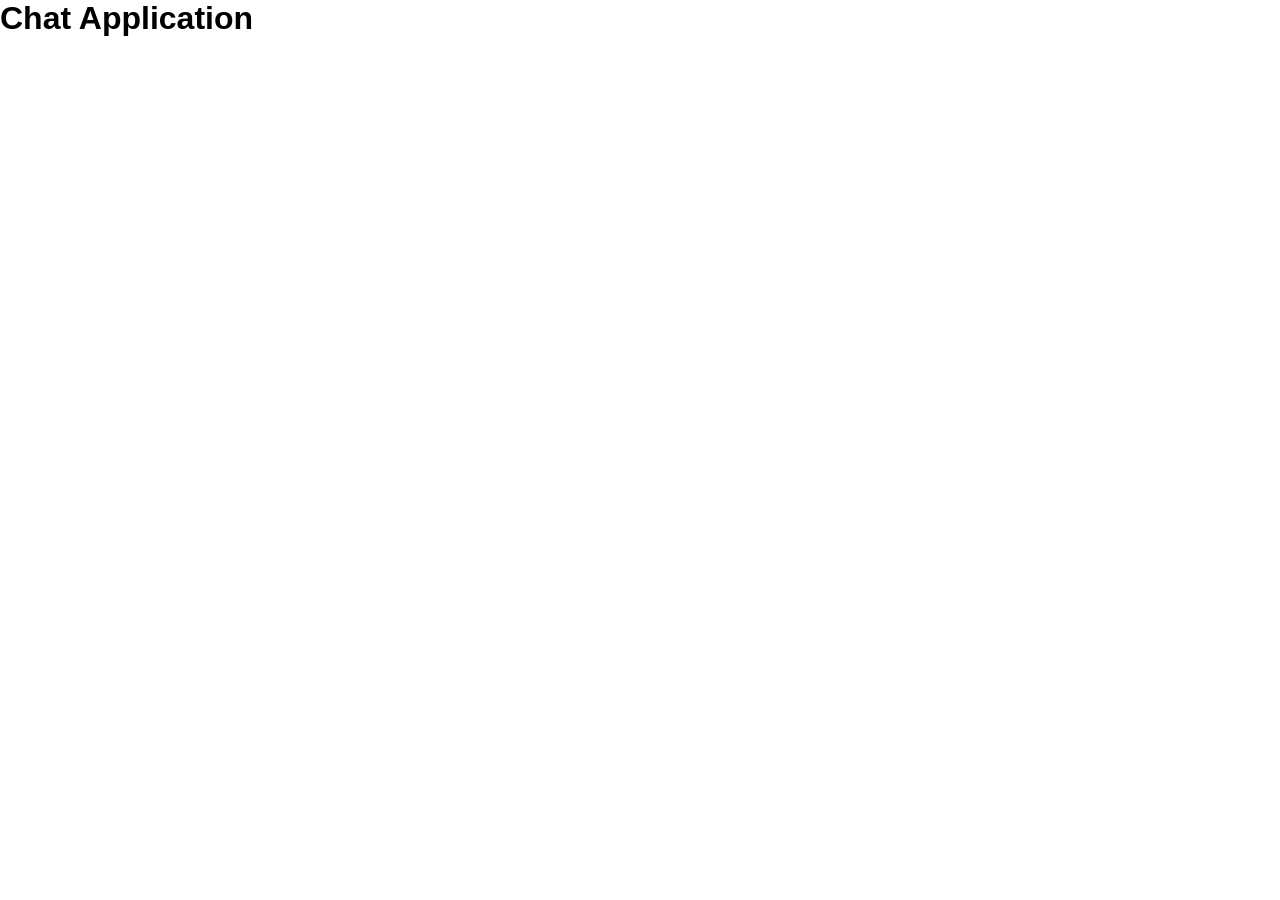
==== Client/index.html @ 044b39b1 "Add client files" ====
<!DOCTYPE html>
<html lang="vi">
<head>
    <meta charset="UTF-8">
    <meta name="viewport" content="width=device-width, initial-scale=1.0">
    <title>Login - Chat Application</title>
    <link rel="stylesheet" href="css/style.css">
</head>
<body>
    <div class="login-container">
        <h1>Chat Application</h1>
        <!-- TODO: Add login form -->
    </div>
    
    <script src="js/app.js"></script>
</body>
</html>
---- Client/css/style.css ----
/* General Styles */
* {
    margin: 0;
    padding: 0;
    box-sizing: border-box;
}

body {
    font-family: Arial, sans-serif;
    /* TODO: Add your styles */
}

/* TODO: Add more CSS */
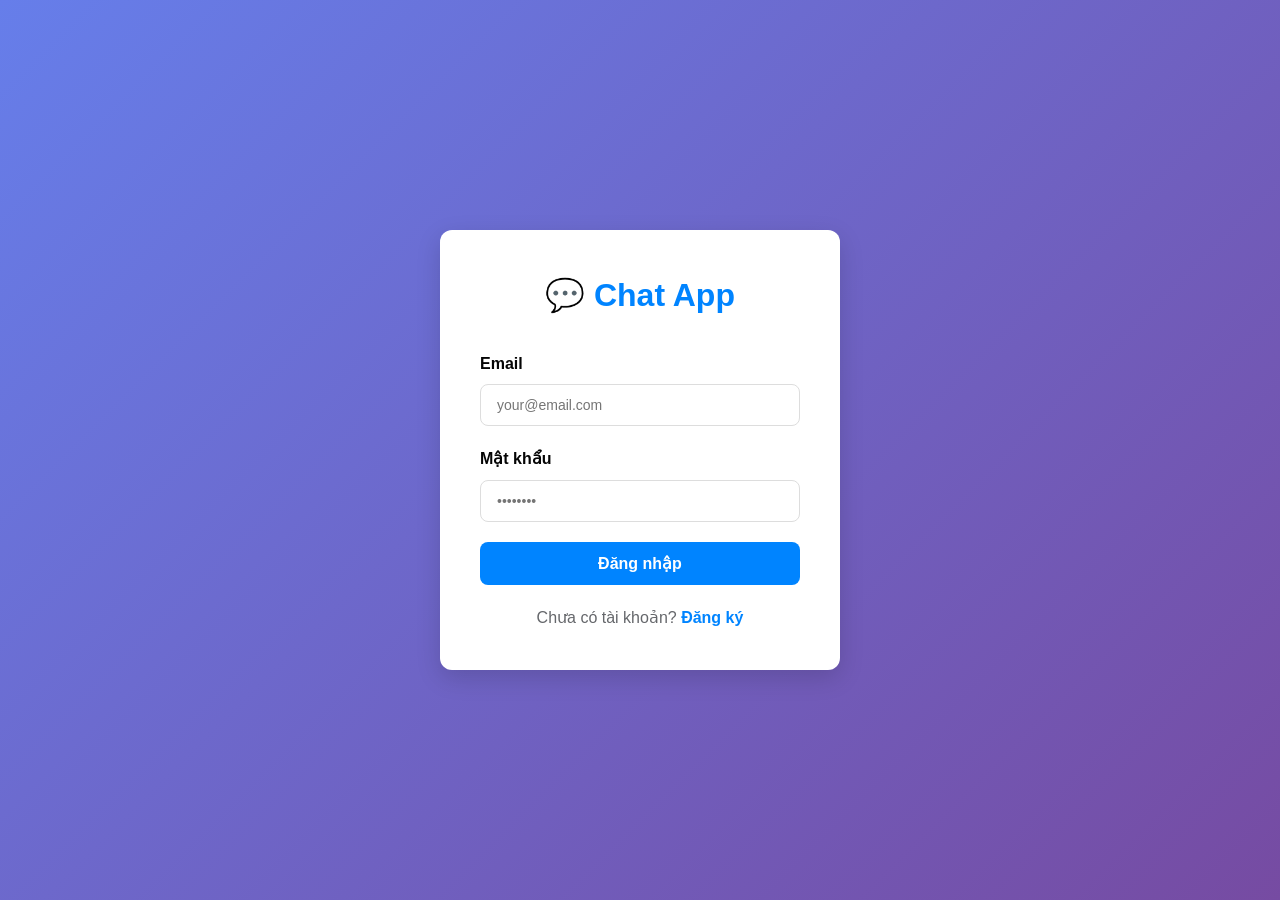
==== commit 9bdbbd4b: "updates v1 full" ====
--- a/Client/index.html
+++ b/Client/index.html
@@ -3,13 +3,47 @@
 <head>
     <meta charset="UTF-8">
     <meta name="viewport" content="width=device-width, initial-scale=1.0">
-    <title>Login - Chat Application</title>
+    <title>Đăng nhập - Chat Application</title>
     <link rel="stylesheet" href="css/style.css">
 </head>
 <body>
     <div class="login-container">
-        <h1>Chat Application</h1>
-        <!-- TODO: Add login form -->
+        <div class="login-box">
+            <h1>💬 Chat App</h1>
+            <form id="loginForm">
+                <div class="form-group">
+                    <label for="email">Email</label>
+                    <input type="email" id="email" placeholder="your@email.com" required>
+                </div>
+                <div class="form-group">
+                    <label for="password">Mật khẩu</label>
+                    <input type="password" id="password" placeholder="••••••••" required>
+                </div>
+                <button type="submit" class="btn-primary">Đăng nhập</button>
+                <p class="toggle-form">
+                    Chưa có tài khoản? <a href="#" id="showRegister">Đăng ký</a>
+                </p>
+            </form>
+
+            <form id="registerForm" style="display: none;">
+                <div class="form-group">
+                    <label for="regDisplayName">Tên hiển thị</label>
+                    <input type="text" id="regDisplayName" placeholder="Nguyễn Văn A" required>
+                </div>
+                <div class="form-group">
+                    <label for="regEmail">Email</label>
+                    <input type="email" id="regEmail" placeholder="your@email.com" required>
+                </div>
+                <div class="form-group">
+                    <label for="regPassword">Mật khẩu</label>
+                    <input type="password" id="regPassword" placeholder="••••••••" required>
+                </div>
+                <button type="submit" class="btn-primary">Đăng ký</button>
+                <p class="toggle-form">
+                    Đã có tài khoản? <a href="#" id="showLogin">Đăng nhập</a>
+                </p>
+            </form>
+        </div>
     </div>
     
     <script src="js/app.js"></script>
--- a/Client/css/style.css
+++ b/Client/css/style.css
@@ -1,13 +1,257 @@
-/* General Styles */
+/* ====== RESET & GENERAL ====== */
 * {
     margin: 0;
     padding: 0;
     box-sizing: border-box;
 }
 
+:root {
+    --primary-color: #0084ff;
+    --secondary-color: #e4e6eb;
+    --bg-color: #f0f2f5;
+    --text-color: #050505;
+    --text-secondary: #65676b;
+    --border-color: #ddd;
+    --success-color: #42b72a;
+    --danger-color: #fa383e;
+    --online-color: #31a24c;
+}
+
 body {
-    font-family: Arial, sans-serif;
-    /* TODO: Add your styles */
-}
-
-/* TODO: Add more CSS */
+    font-family: 'Segoe UI', Tahoma, Geneva, Verdana, sans-serif;
+    background: var(--bg-color);
+    color: var(--text-color);
+    line-height: 1.6;
+}
+
+/* ====== LOGIN PAGE ====== */
+.login-container {
+    display: flex;
+    align-items: center;
+    justify-content: center;
+    min-height: 100vh;
+    background: linear-gradient(135deg, #667eea 0%, #764ba2 100%);
+}
+
+.login-box {
+    background: white;
+    padding: 40px;
+    border-radius: 12px;
+    box-shadow: 0 8px 24px rgba(0,0,0,0.15);
+    width: 100%;
+    max-width: 400px;
+}
+
+.login-box h1 {
+    text-align: center;
+    margin-bottom: 30px;
+    color: var(--primary-color);
+    font-size: 2rem;
+}
+
+.form-group {
+    margin-bottom: 20px;
+}
+
+.form-group label {
+    display: block;
+    margin-bottom: 8px;
+    font-weight: 600;
+    color: var(--text-color);
+}
+
+.form-group input {
+    width: 100%;
+    padding: 12px 16px;
+    border: 1px solid var(--border-color);
+    border-radius: 8px;
+    font-size: 14px;
+    transition: border-color 0.3s;
+}
+
+.form-group input:focus {
+    outline: none;
+    border-color: var(--primary-color);
+}
+
+.btn-primary {
+    width: 100%;
+    padding: 12px;
+    background: var(--primary-color);
+    color: white;
+    border: none;
+    border-radius: 8px;
+    font-size: 16px;
+    font-weight: 600;
+    cursor: pointer;
+    transition: background 0.3s;
+}
+
+.btn-primary:hover {
+    background: #0073e6;
+}
+
+.btn-secondary {
+    padding: 10px 20px;
+    background: var(--secondary-color);
+    color: var(--text-color);
+    border: none;
+    border-radius: 8px;
+    font-size: 14px;
+    cursor: pointer;
+    transition: background 0.3s;
+}
+
+.btn-secondary:hover {
+    background: #d0d2d7;
+}
+
+.toggle-form {
+    text-align: center;
+    margin-top: 20px;
+    color: var(--text-secondary);
+}
+
+.toggle-form a {
+    color: var(--primary-color);
+    text-decoration: none;
+    font-weight: 600;
+}
+
+.toggle-form a:hover {
+    text-decoration: underline;
+}
+
+/* ====== BUTTONS ====== */
+.btn-icon {
+    background: transparent;
+    border: none;
+    padding: 8px;
+    cursor: pointer;
+    border-radius: 50%;
+    transition: background 0.3s;
+}
+
+.btn-icon:hover {
+    background: var(--secondary-color);
+}
+
+.btn-send {
+    padding: 10px 20px;
+    background: var(--primary-color);
+    color: white;
+    border: none;
+    border-radius: 8px;
+    cursor: pointer;
+    font-weight: 600;
+}
+
+.btn-send:hover {
+    background: #0073e6;
+}
+
+.btn-action {
+    width: 100%;
+    padding: 10px;
+    background: var(--primary-color);
+    color: white;
+    border: none;
+    border-radius: 8px;
+    cursor: pointer;
+    font-weight: 600;
+    margin-bottom: 10px;
+}
+
+.btn-action:hover {
+    background: #0073e6;
+}
+
+/* ====== AVATAR ====== */
+.avatar {
+    width: 40px;
+    height: 40px;
+    border-radius: 50%;
+    object-fit: cover;
+    background: var(--secondary-color);
+}
+
+/* ====== UTILITY ====== */
+.empty-state {
+    text-align: center;
+    color: var(--text-secondary);
+    padding: 20px;
+    font-size: 14px;
+}
+
+.info-text {
+    color: var(--text-secondary);
+    font-size: 13px;
+    padding: 10px;
+}
+
+/* ====== MODAL ====== */
+.modal {
+    display: none;
+    position: fixed;
+    top: 0;
+    left: 0;
+    width: 100%;
+    height: 100%;
+    background: rgba(0,0,0,0.5);
+    z-index: 1000;
+    align-items: center;
+    justify-content: center;
+}
+
+.modal.show {
+    display: flex;
+}
+
+.modal-content {
+    background: white;
+    border-radius: 12px;
+    width: 90%;
+    max-width: 500px;
+    max-height: 80vh;
+    overflow: auto;
+}
+
+.modal-header {
+    padding: 20px;
+    border-bottom: 1px solid var(--border-color);
+    display: flex;
+    justify-content: space-between;
+    align-items: center;
+}
+
+.modal-header h3 {
+    margin: 0;
+}
+
+.btn-close {
+    background: none;
+    border: none;
+    font-size: 24px;
+    cursor: pointer;
+    color: var(--text-secondary);
+}
+
+.modal-body {
+    padding: 20px;
+}
+
+.modal-footer {
+    padding: 20px;
+    border-top: 1px solid var(--border-color);
+    display: flex;
+    justify-content: flex-end;
+    gap: 10px;
+}
+
+/* ====== RESPONSIVE ====== */
+@media (max-width: 768px) {
+    .login-box {
+        margin: 20px;
+        padding: 30px 20px;
+    }
+}
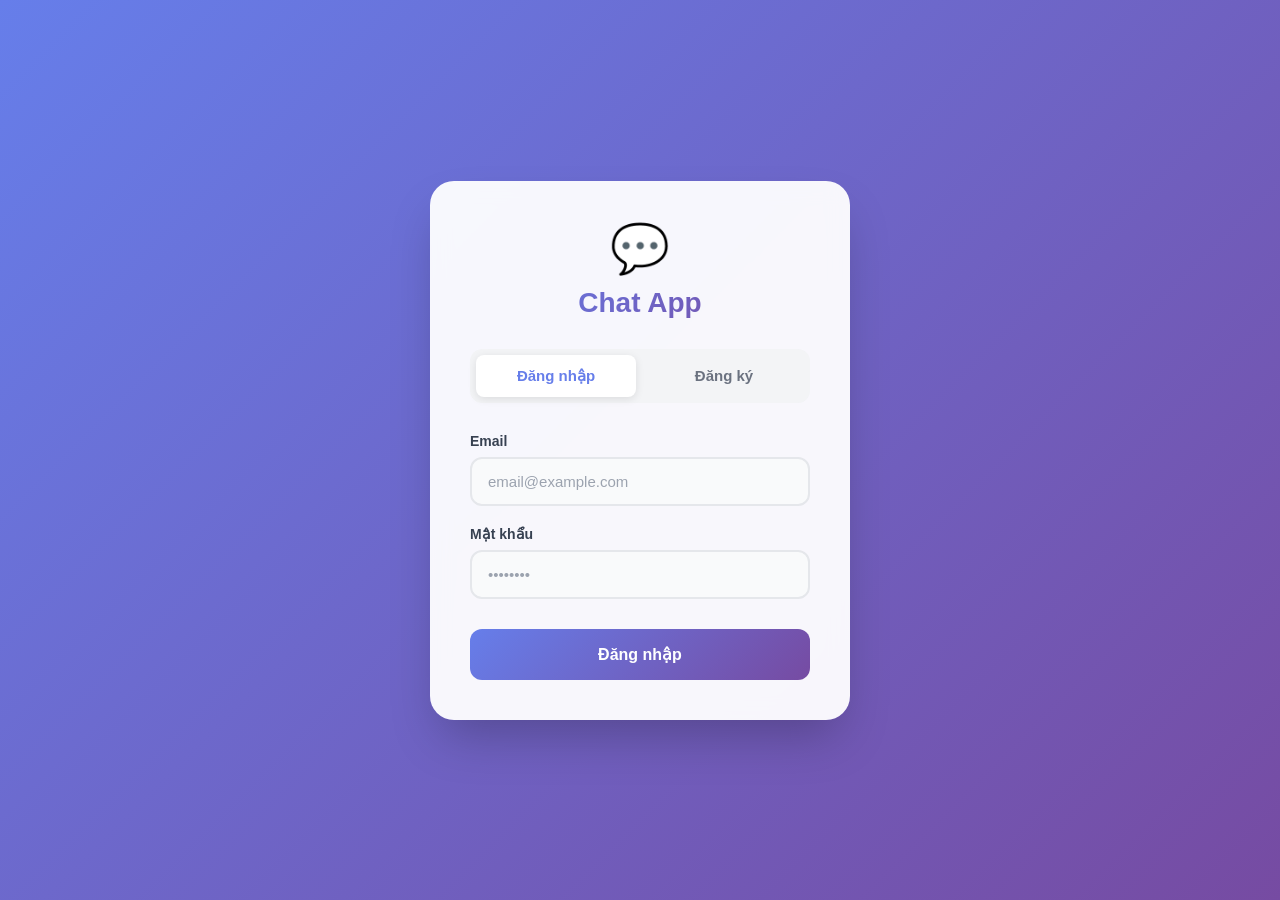
==== commit b0c8ef83: "thêm lại logic auth và user, và front end đăng nhập" ====
--- a/Client/index.html
+++ b/Client/index.html
@@ -3,49 +3,18 @@
 <head>
     <meta charset="UTF-8">
     <meta name="viewport" content="width=device-width, initial-scale=1.0">
-    <title>Đăng nhập - Chat Application</title>
-    <link rel="stylesheet" href="css/style.css">
+    <title>Chat App</title>
+    <link rel="stylesheet" href="styles.css">
 </head>
 <body>
-    <div class="login-container">
-        <div class="login-box">
-            <h1>💬 Chat App</h1>
-            <form id="loginForm">
-                <div class="form-group">
-                    <label for="email">Email</label>
-                    <input type="email" id="email" placeholder="your@email.com" required>
-                </div>
-                <div class="form-group">
-                    <label for="password">Mật khẩu</label>
-                    <input type="password" id="password" placeholder="••••••••" required>
-                </div>
-                <button type="submit" class="btn-primary">Đăng nhập</button>
-                <p class="toggle-form">
-                    Chưa có tài khoản? <a href="#" id="showRegister">Đăng ký</a>
-                </p>
-            </form>
-
-            <form id="registerForm" style="display: none;">
-                <div class="form-group">
-                    <label for="regDisplayName">Tên hiển thị</label>
-                    <input type="text" id="regDisplayName" placeholder="Nguyễn Văn A" required>
-                </div>
-                <div class="form-group">
-                    <label for="regEmail">Email</label>
-                    <input type="email" id="regEmail" placeholder="your@email.com" required>
-                </div>
-                <div class="form-group">
-                    <label for="regPassword">Mật khẩu</label>
-                    <input type="password" id="regPassword" placeholder="••••••••" required>
-                </div>
-                <button type="submit" class="btn-primary">Đăng ký</button>
-                <p class="toggle-form">
-                    Đã có tài khoản? <a href="#" id="showLogin">Đăng nhập</a>
-                </p>
-            </form>
-        </div>
-    </div>
-    
-    <script src="js/app.js"></script>
+    <script>
+        // Kiểm tra đã đăng nhập chưa
+        const token = localStorage.getItem('token');
+        if (token) {
+            window.location.href = 'chat.html';
+        } else {
+            window.location.href = 'auth.html';
+        }
+    </script>
 </body>
 </html>
--- a/Client/styles.css
+++ b/Client/styles.css
@@ -0,0 +1,228 @@
+* {
+    margin: 0;
+    padding: 0;
+    box-sizing: border-box;
+}
+
+body {
+    font-family: 'Segoe UI', Tahoma, Geneva, Verdana, sans-serif;
+    min-height: 100vh;
+    background: linear-gradient(135deg, #667eea 0%, #764ba2 100%);
+    display: flex;
+    align-items: center;
+    justify-content: center;
+    padding: 20px;
+}
+
+.container {
+    width: 100%;
+    max-width: 420px;
+}
+
+.auth-card {
+    background: rgba(255, 255, 255, 0.95);
+    border-radius: 24px;
+    padding: 40px;
+    box-shadow: 0 25px 50px -12px rgba(0, 0, 0, 0.25);
+    backdrop-filter: blur(10px);
+}
+
+.logo {
+    text-align: center;
+    margin-bottom: 30px;
+}
+
+.logo-icon {
+    font-size: 48px;
+    margin-bottom: 10px;
+    animation: bounce 2s infinite;
+}
+
+@keyframes bounce {
+    0%, 20%, 50%, 80%, 100% {
+        transform: translateY(0);
+    }
+    40% {
+        transform: translateY(-10px);
+    }
+    60% {
+        transform: translateY(-5px);
+    }
+}
+
+.logo h1 {
+    font-size: 28px;
+    font-weight: 700;
+    background: linear-gradient(135deg, #667eea, #764ba2);
+    -webkit-background-clip: text;
+    -webkit-text-fill-color: transparent;
+    background-clip: text;
+}
+
+.tabs {
+    display: flex;
+    gap: 8px;
+    margin-bottom: 30px;
+    background: #f3f4f6;
+    padding: 6px;
+    border-radius: 12px;
+}
+
+.tab {
+    flex: 1;
+    padding: 12px 20px;
+    border: none;
+    background: transparent;
+    border-radius: 8px;
+    font-size: 15px;
+    font-weight: 600;
+    color: #6b7280;
+    cursor: pointer;
+    transition: all 0.3s ease;
+}
+
+.tab:hover {
+    color: #374151;
+}
+
+.tab.active {
+    background: white;
+    color: #667eea;
+    box-shadow: 0 2px 8px rgba(0, 0, 0, 0.1);
+}
+
+.form {
+    display: none;
+}
+
+.form.active {
+    display: block;
+    animation: fadeIn 0.3s ease;
+}
+
+@keyframes fadeIn {
+    from {
+        opacity: 0;
+        transform: translateY(10px);
+    }
+    to {
+        opacity: 1;
+        transform: translateY(0);
+    }
+}
+
+.form-group {
+    margin-bottom: 20px;
+}
+
+.form-group label {
+    display: block;
+    margin-bottom: 8px;
+    font-size: 14px;
+    font-weight: 600;
+    color: #374151;
+}
+
+.form-group input {
+    width: 100%;
+    padding: 14px 16px;
+    border: 2px solid #e5e7eb;
+    border-radius: 12px;
+    font-size: 15px;
+    transition: all 0.3s ease;
+    background: #f9fafb;
+}
+
+.form-group input:focus {
+    outline: none;
+    border-color: #667eea;
+    background: white;
+    box-shadow: 0 0 0 4px rgba(102, 126, 234, 0.1);
+}
+
+.form-group input::placeholder {
+    color: #9ca3af;
+}
+
+.btn-primary {
+    width: 100%;
+    padding: 16px;
+    border: none;
+    border-radius: 12px;
+    font-size: 16px;
+    font-weight: 600;
+    color: white;
+    background: linear-gradient(135deg, #667eea 0%, #764ba2 100%);
+    cursor: pointer;
+    transition: all 0.3s ease;
+    margin-top: 10px;
+}
+
+.btn-primary:hover {
+    transform: translateY(-2px);
+    box-shadow: 0 10px 20px rgba(102, 126, 234, 0.3);
+}
+
+.btn-primary:active {
+    transform: translateY(0);
+}
+
+.btn-primary:disabled {
+    opacity: 0.7;
+    cursor: not-allowed;
+    transform: none;
+}
+
+.message {
+    margin-top: 20px;
+    padding: 14px 16px;
+    border-radius: 12px;
+    font-size: 14px;
+    font-weight: 500;
+    text-align: center;
+    display: none;
+}
+
+.message.success {
+    display: block;
+    background: #d1fae5;
+    color: #065f46;
+    border: 1px solid #a7f3d0;
+}
+
+.message.error {
+    display: block;
+    background: #fee2e2;
+    color: #991b1b;
+    border: 1px solid #fecaca;
+}
+
+/* Loading spinner */
+.spinner {
+    display: inline-block;
+    width: 20px;
+    height: 20px;
+    border: 3px solid rgba(255, 255, 255, 0.3);
+    border-radius: 50%;
+    border-top-color: white;
+    animation: spin 1s ease-in-out infinite;
+    margin-right: 8px;
+    vertical-align: middle;
+}
+
+@keyframes spin {
+    to {
+        transform: rotate(360deg);
+    }
+}
+
+/* Responsive */
+@media (max-width: 480px) {
+    .auth-card {
+        padding: 30px 24px;
+    }
+    
+    .logo h1 {
+        font-size: 24px;
+    }
+}
